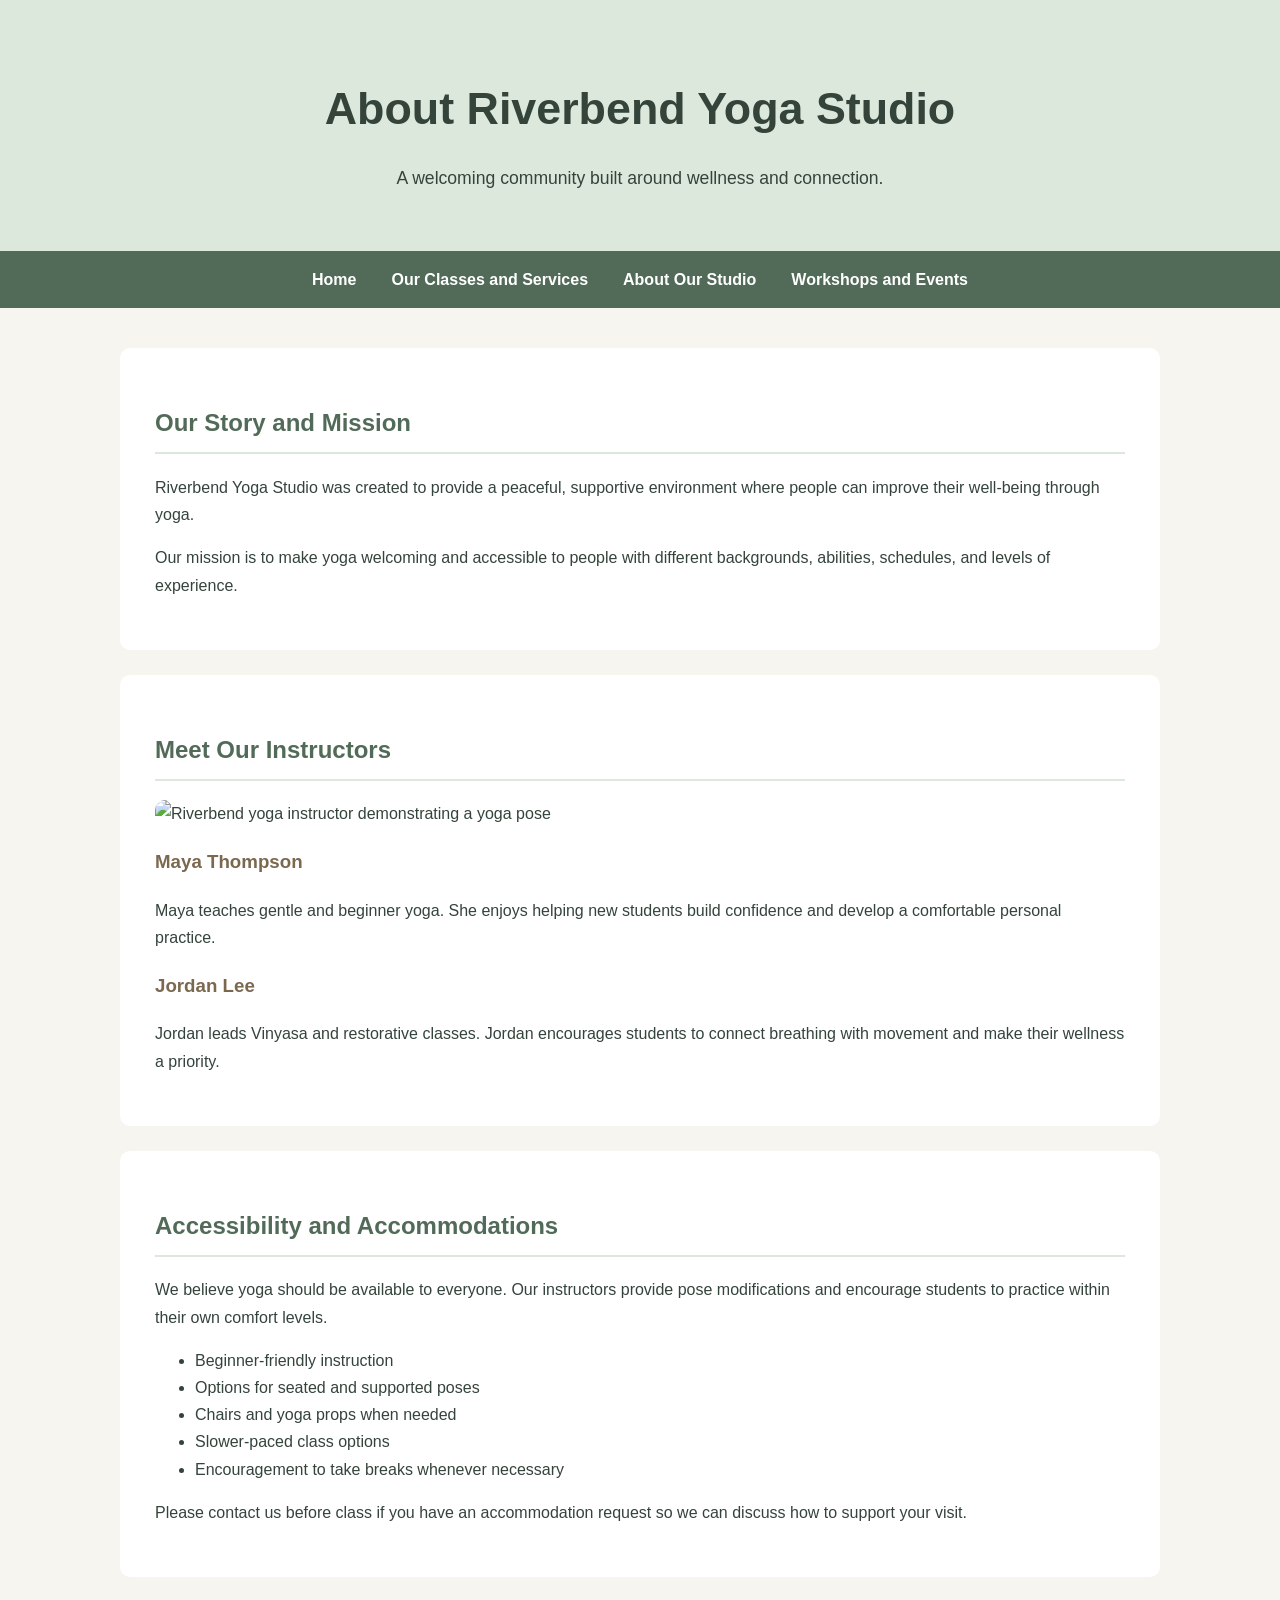
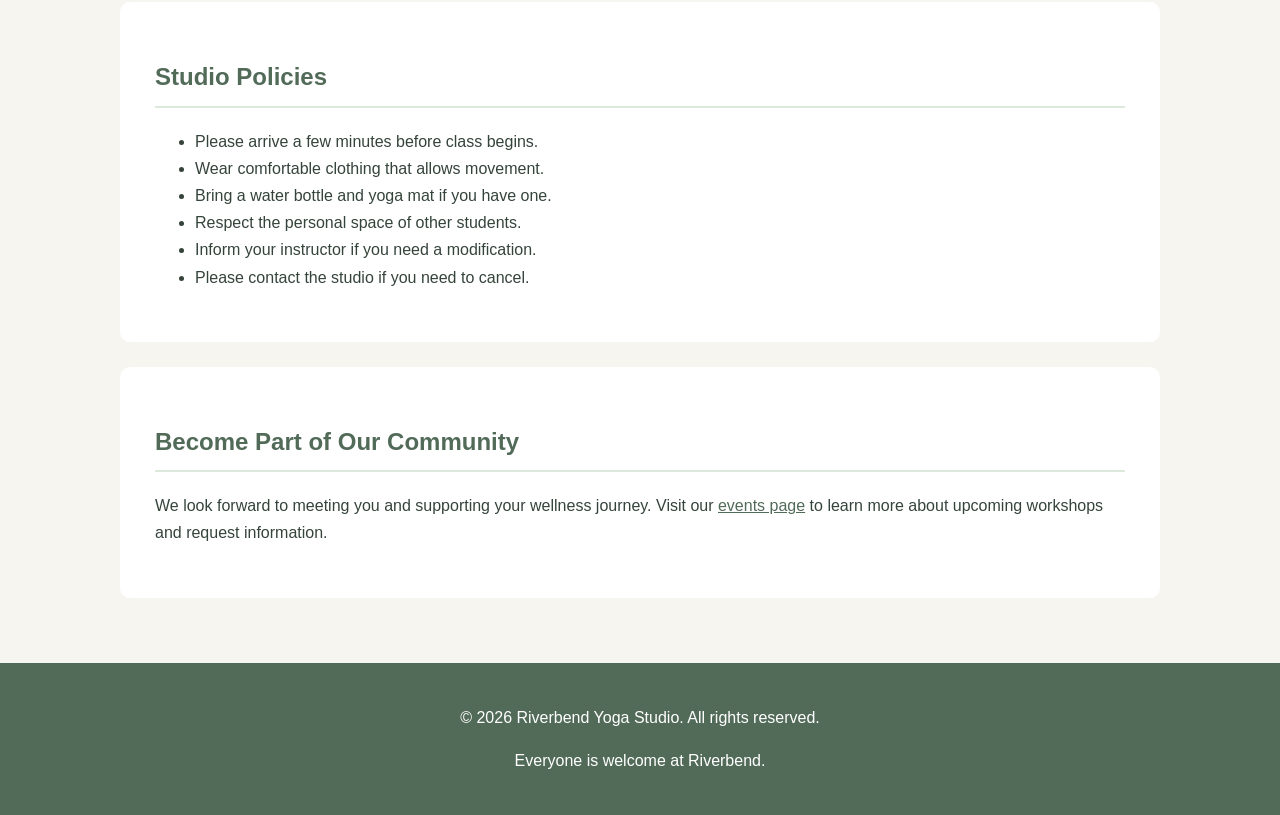
==== about.html @ dcab4b44 "Add files via upload" ====
<!DOCTYPE html>
<html lang="en">
<head>
    <meta charset="UTF-8">
    <meta name="viewport" content="width=device-width, initial-scale=1.0">
    <title>About Us | Riverbend Yoga Studio</title>
    <link rel="stylesheet" href="styles.css">
</head>
<body>

    <header>
        <h1>About Riverbend Yoga Studio</h1>
        <p>A welcoming community built around wellness and connection.</p>
    </header>

    <nav aria-label="Main navigation">
        <ul>
            <li><a href="index.html">Home</a></li>
            <li><a href="services.html">Our Classes and Services</a></li>
            <li><a href="about.html">About Our Studio</a></li>
            <li><a href="events.html">Workshops and Events</a></li>
        </ul>
    </nav>

    <main>
        <section>
            <h2>Our Story and Mission</h2>
            <p>
                Riverbend Yoga Studio was created to provide a peaceful,
                supportive environment where people can improve their
                well-being through yoga.
            </p>

            <p>
                Our mission is to make yoga welcoming and accessible
                to people with different backgrounds, abilities,
                schedules, and levels of experience.
            </p>
        </section>

        <section>
            <h2>Meet Our Instructors</h2>

            <img src="images/yoga-instructor.jpg"
                 alt="Riverbend yoga instructor demonstrating a yoga pose">

            <h3>Maya Thompson</h3>
            <p>
                Maya teaches gentle and beginner yoga. She enjoys
                helping new students build confidence and develop
                a comfortable personal practice.
            </p>

            <h3>Jordan Lee</h3>
            <p>
                Jordan leads Vinyasa and restorative classes.
                Jordan encourages students to connect breathing
                with movement and make their wellness a priority.
            </p>
        </section>

        <section>
            <h2>Accessibility and Accommodations</h2>
            <p>
                We believe yoga should be available to everyone.
                Our instructors provide pose modifications and
                encourage students to practice within their own
                comfort levels.
            </p>

            <ul>
                <li>Beginner-friendly instruction</li>
                <li>Options for seated and supported poses</li>
                <li>Chairs and yoga props when needed</li>
                <li>Slower-paced class options</li>
                <li>Encouragement to take breaks whenever necessary</li>
            </ul>

            <p>
                Please contact us before class if you have an
                accommodation request so we can discuss how
                to support your visit.
            </p>
        </section>

        <section>
            <h2>Studio Policies</h2>
            <ul>
                <li>Please arrive a few minutes before class begins.</li>
                <li>Wear comfortable clothing that allows movement.</li>
                <li>Bring a water bottle and yoga mat if you have one.</li>
                <li>Respect the personal space of other students.</li>
                <li>Inform your instructor if you need a modification.</li>
                <li>Please contact the studio if you need to cancel.</li>
            </ul>
        </section>

        <section>
            <h2>Become Part of Our Community</h2>
            <p>
                We look forward to meeting you and supporting
                your wellness journey.
                Visit our <a href="events.html">events page</a>
                to learn more about upcoming workshops and request
                information.
            </p>
        </section>
    </main>

    <footer>
        <p>&copy; 2026 Riverbend Yoga Studio. All rights reserved.</p>
        <p>Everyone is welcome at Riverbend.</p>
    </footer>

</body>
</html>
---- styles.css ----
/* RIVERBEND YOGA STUDIO - WEBSITE STYLES */

/* Basic website settings */
* {
    box-sizing: border-box;
}

body {
    margin: 0;
    font-family: Arial, sans-serif;
    background-color: #f7f5ef;
    color: #35443b;
    line-height: 1.7;
}

/* Header */
header {
    background-color: #dce8dc;
    color: #35443b;
    text-align: center;
    padding: 40px 20px;
}

header h1 {
    font-size: 2.2rem;
    margin-bottom: 10px;
}

header p {
    font-size: 1.1rem;
}

/* Navigation */
nav {
    background-color: #526b59;
    padding: 15px;
}

nav ul {
    list-style: none;
    padding: 0;
    margin: 0;
    display: flex;
    flex-direction: column;
    align-items: center;
    gap: 12px;
}

nav a {
    color: #ffffff;
    text-decoration: none;
    font-weight: bold;
}

nav a:hover,
nav a:focus {
    color: #f0d9b5;
    text-decoration: underline;
}

/* Main content */
main {
    max-width: 1100px;
    margin: 0 auto;
    padding: 25px 18px;
}

section {
    background-color: #ffffff;
    margin-bottom: 25px;
    padding: 25px;
    border-radius: 10px;
}

h2 {
    color: #526b59;
    border-bottom: 2px solid #dce8dc;
    padding-bottom: 8px;
}

h3 {
    color: #7b684f;
}

/* Images */
img {
    max-width: 100%;
    height: auto;
    display: block;
    border-radius: 10px;
    margin: 15px auto;
}

figure {
    margin: 20px 0;
}

figcaption {
    text-align: center;
    font-style: italic;
    color: #526b59;
    padding: 8px;
}

/* Links */
a {
    color: #526b59;
}

main a:hover,
main a:focus {
    color: #7b684f;
}

/* Audio and video */
audio,
video {
    display: block;
    max-width: 100%;
    margin: 20px 0;
}

/* Forms */
form {
    background-color: #f7f5ef;
    padding: 20px;
    border-radius: 10px;
}

fieldset {
    border: 1px solid #a9b9a8;
    border-radius: 8px;
    padding: 18px;
    margin-bottom: 20px;
}

legend {
    color: #526b59;
    font-weight: bold;
    padding: 5px;
}

label {
    display: inline-block;
    margin: 8px 0;
    font-weight: bold;
}

input,
select,
textarea {
    width: 100%;
    padding: 12px;
    margin: 5px 0 12px;
    border: 1px solid #a9b9a8;
    border-radius: 5px;
    font: inherit;
}

input[type="radio"] {
    width: auto;
    margin-right: 8px;
}

button {
    background-color: #526b59;
    color: white;
    border: none;
    padding: 13px 22px;
    border-radius: 6px;
    font-size: 1rem;
    cursor: pointer;
}

button:hover,
button:focus {
    background-color: #35443b;
}

/* Footer */
footer {
    background-color: #526b59;
    color: white;
    text-align: center;
    padding: 25px 15px;
}

/* Larger screens */
@media (min-width: 768px) {

    nav ul {
        flex-direction: row;
        justify-content: center;
        gap: 35px;
    }

    main {
        padding: 40px 30px;
    }

    section {
        padding: 35px;
    }

    header h1 {
        font-size: 2.8rem;
    }

}
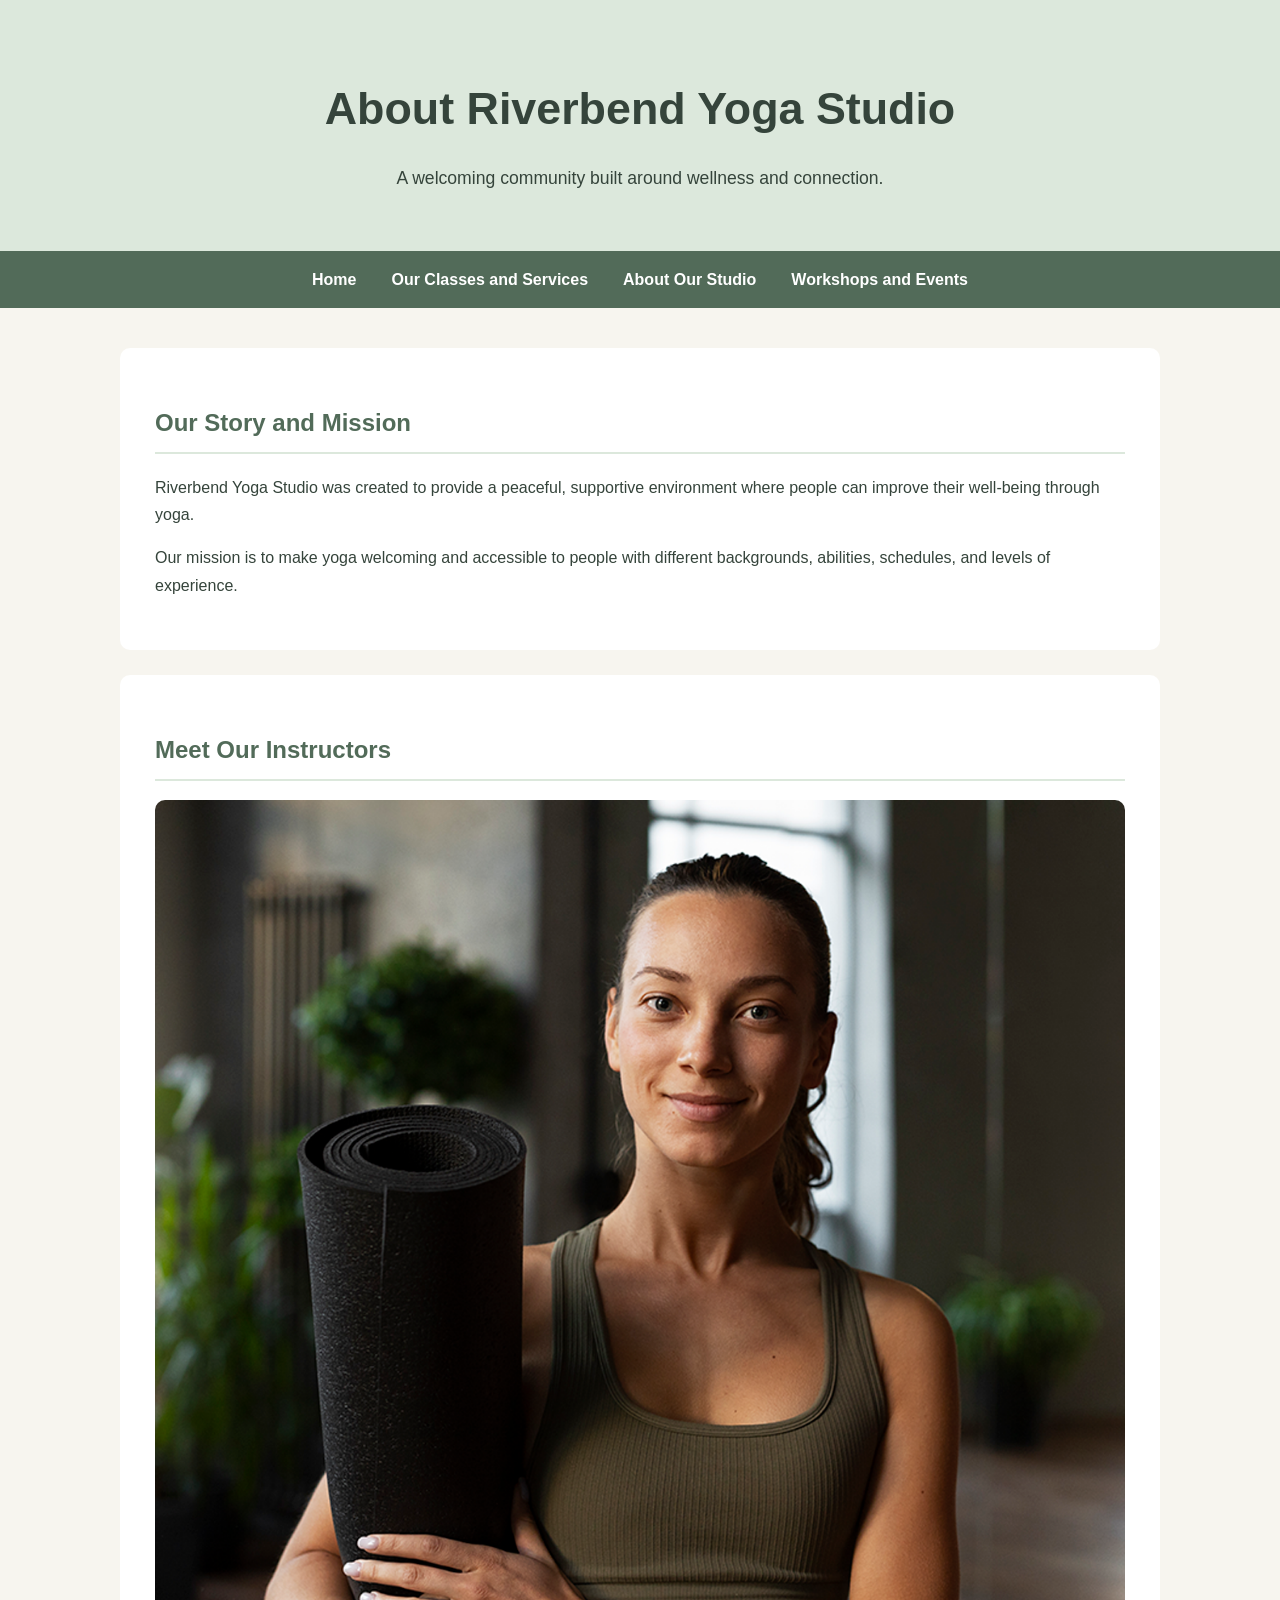
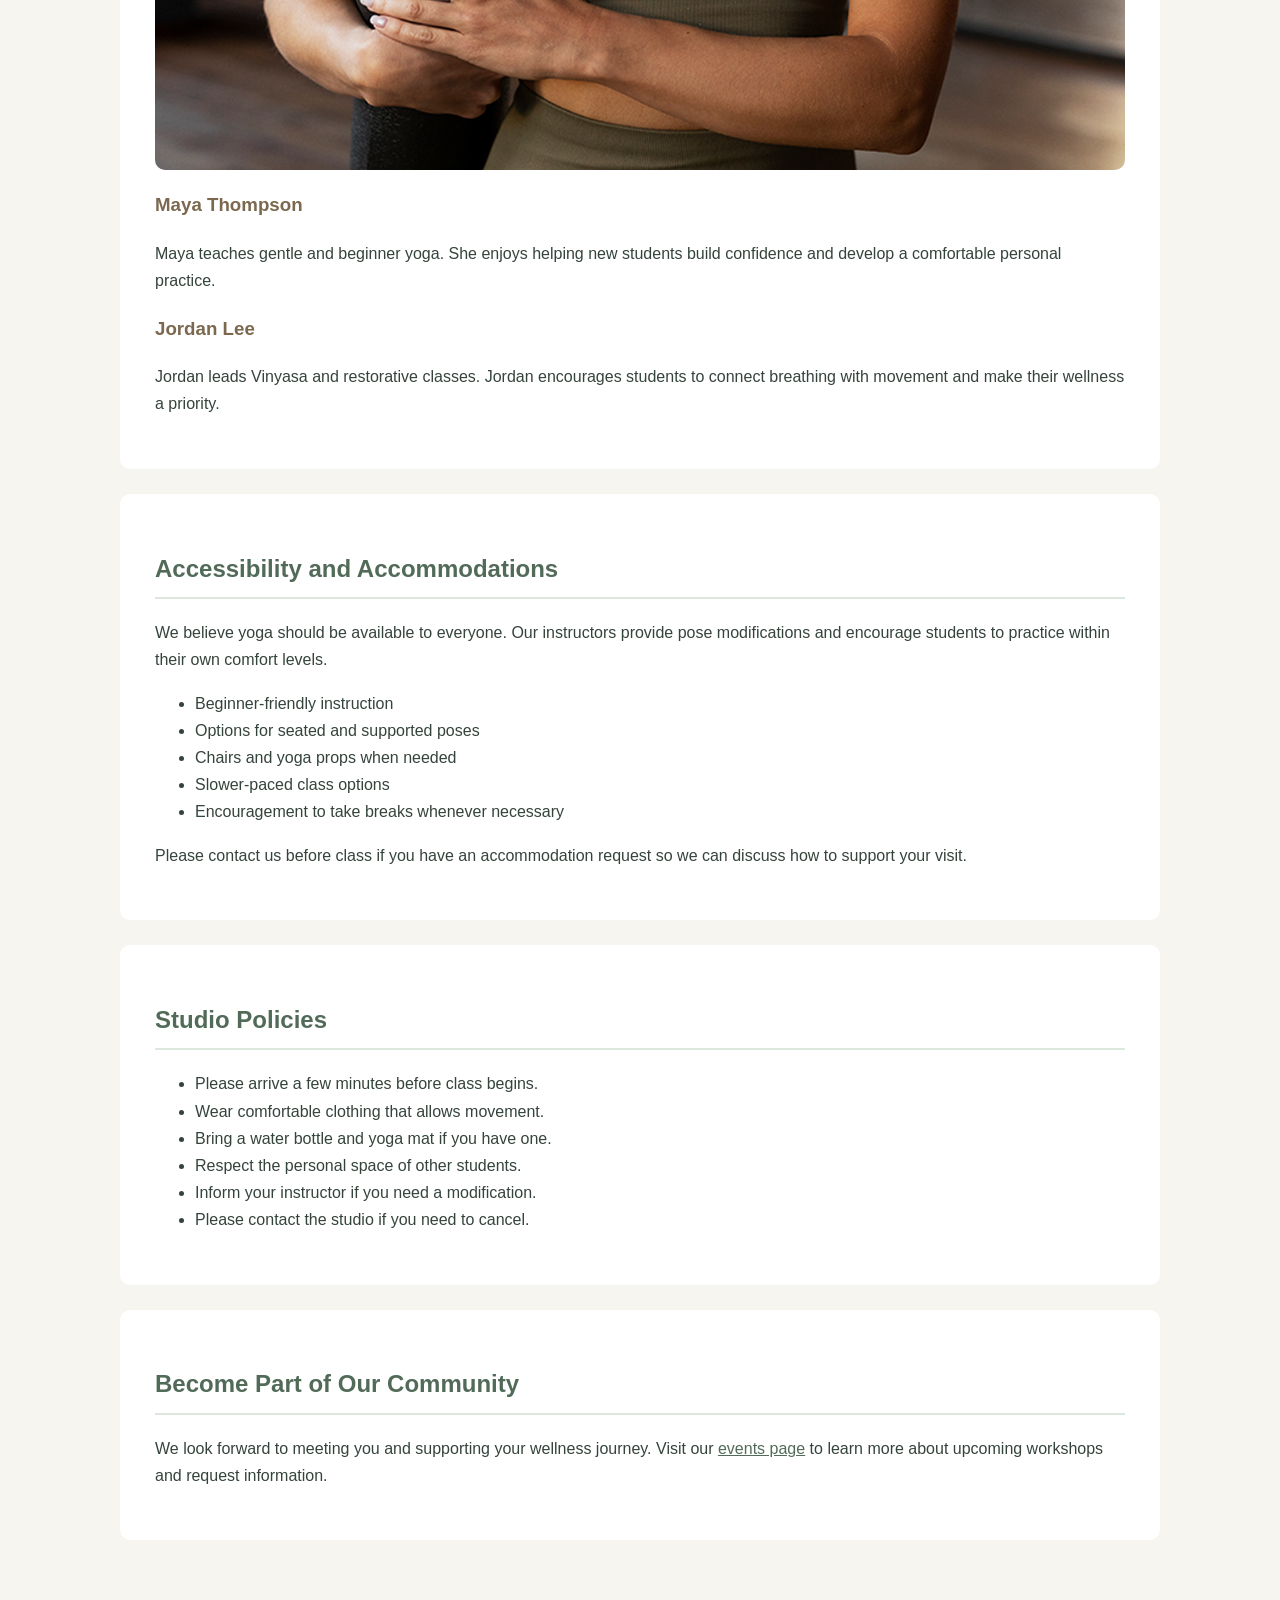
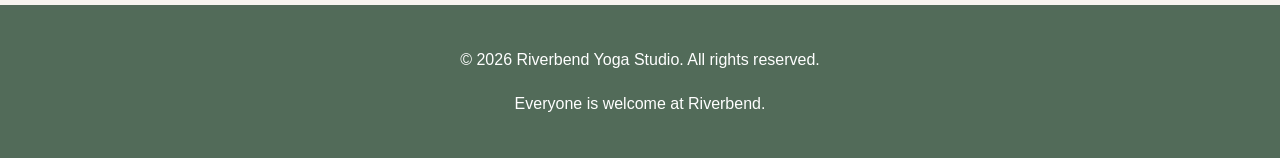
==== commit f231bc6f: "Update about.html" ====
--- a/about.html
+++ b/about.html
@@ -42,7 +42,7 @@
         <section>
             <h2>Meet Our Instructors</h2>
 
-            <img src="images/yoga-instructor.jpg"
+            <img src="yoga-instructor_c.png"
                  alt="Riverbend yoga instructor demonstrating a yoga pose">
 
             <h3>Maya Thompson</h3>
@@ -114,4 +114,4 @@
     </footer>
 
 </body>
-</html>+</html>
